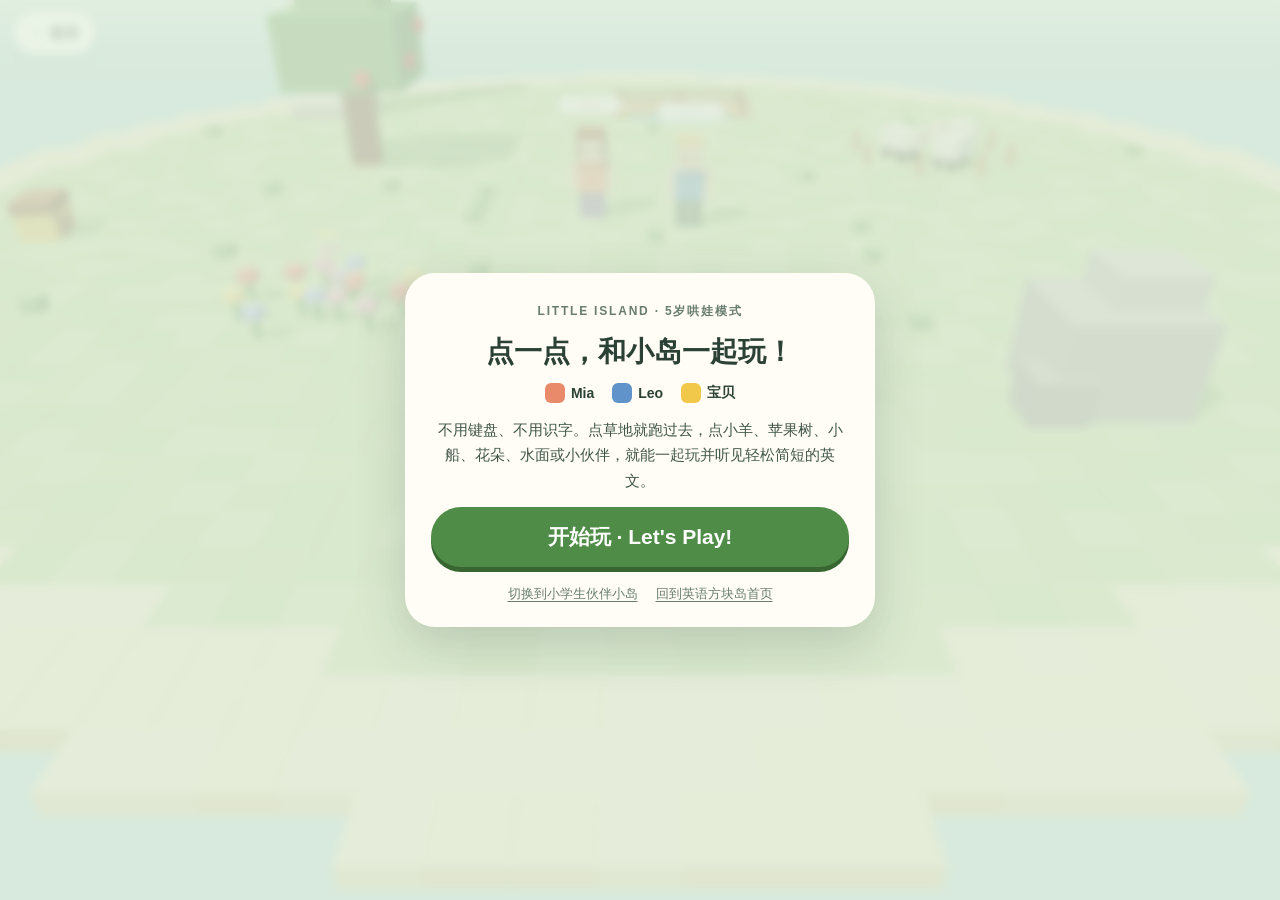
==== english-island/little-island.html @ b0446cbe "feat(english-island): publish Little Island (5yo), Island Quest (3rd-grade) and Lighthouse Rescue (6" ====
<!doctype html>
<html lang="zh-CN">
<head>
  <meta charset="utf-8">
  <meta name="viewport" content="width=device-width,initial-scale=1,viewport-fit=cover">
  <meta name="theme-color" content="#bfe0e6">
  <title>英语方块岛 · 5岁哄娃模式 Little Island</title>
  <link rel="stylesheet" href="./little-island.css">
</head>
<body>
<main class="little-app" id="little-app" lang="en">
  <canvas id="little-world" tabindex="0" aria-label="Little Island. Tap anywhere to walk and play with Mia and Leo."></canvas>

  <header class="hud-top">
    <a class="hud-pill" id="little-exit" href="./buddies.html" lang="zh-CN">← 返回</a>
    <div class="hud-right">
      <span class="hud-pill star-pill" id="star-count" hidden aria-live="polite">✦ 0</span>
      <button class="hud-pill sound-pill" id="sound-button" type="button" hidden aria-pressed="false" lang="zh-CN">🔊 声音开</button>
    </div>
  </header>

  <div class="bubble bubble-mia" id="bubble-mia" hidden></div>
  <div class="bubble bubble-leo" id="bubble-leo" hidden></div>

  <div class="word-toast" id="word-toast" hidden aria-live="polite"></div>

  <nav class="play-dock" id="play-dock" hidden aria-label="Tap a place to play">
    <button type="button" class="dock-btn" data-place="sheep" aria-label="Sheep"><span>🐑</span><small>sheep</small></button>
    <button type="button" class="dock-btn" data-place="tree" aria-label="Apple tree"><span>🍎</span><small>apple</small></button>
    <button type="button" class="dock-btn" data-place="boat" aria-label="Boat"><span>⛵</span><small>boat</small></button>
    <button type="button" class="dock-btn" data-place="bridge" aria-label="Bridge and water"><span>💦</span><small>water</small></button>
    <button type="button" class="dock-btn" data-place="flowers" aria-label="Flowers"><span>🌸</span><small>flowers</small></button>
    <button type="button" class="dock-btn" data-place="lighthouse" aria-label="Lighthouse"><span>💡</span><small>light</small></button>
    <button type="button" class="dock-btn" data-place="rock" aria-label="Big rock"><span>🪨</span><small>rock</small></button>
    <button type="button" class="dock-btn" data-place="chest" aria-label="Treasure chest"><span>🎁</span><small>star</small></button>
  </nav>

  <section class="panel" id="start-panel" lang="zh-CN" aria-labelledby="start-title">
    <div class="panel-card">
      <p class="eyebrow">LITTLE ISLAND · 5岁哄娃模式</p>
      <h1 id="start-title">点一点，和小岛一起玩！</h1>
      <div class="kids" aria-hidden="true">
        <span class="kid kid-mia"><i></i>Mia</span>
        <span class="kid kid-leo"><i></i>Leo</span>
        <span class="kid kid-you"><i></i>宝贝</span>
      </div>
      <p class="desc">不用键盘、不用识字。点草地就跑过去，点小羊、苹果树、小船、花朵、水面或小伙伴，就能一起玩并听见轻松简短的英文。</p>
      <button class="play-button" id="start-play" type="button">开始玩 · Let's Play!</button>
      <div class="panel-links">
        <a href="./buddies.html">切换到小学生伙伴小岛</a>
        <a href="./">回到英语方块岛首页</a>
      </div>
    </div>
  </section>

  <div class="little-loading" id="little-loading" role="status" lang="zh-CN">正在铺好阳光小岛…</div>
  <div class="little-fallback" id="little-fallback" role="alert" lang="zh-CN" hidden>
    <h2>小岛暂时没有打开</h2>
    <p>请稍后刷新再试。</p>
    <a href="./">回到英语方块岛</a>
  </div>
</main>
<script type="module" src="./js/bootstrap-little-island.js"></script>
</body>
</html>
---- english-island/little-island.css ----
:root{color-scheme:light;--ink:#2b4135;--muted:#687c70;--paper:#fffdf5;--line:#e3ebd8;--green:#4f8c47;--sun:#ffcf54;--mia:#e98a6b;--leo:#5f93c9;--you:#f2c84b;font-family:"PingFang SC","Microsoft YaHei",Arial,sans-serif;color:var(--ink);background:#bfe0e6}
*{box-sizing:border-box}[hidden]{display:none!important}html,body{margin:0;height:100%;overflow:hidden}button{font:inherit;border:0;cursor:pointer;touch-action:manipulation}a{color:inherit}
button,a{-webkit-tap-highlight-color:transparent}button:focus-visible,a:focus-visible,canvas:focus-visible{outline:3px solid #f2c84b;outline-offset:2px}
.little-app{position:fixed;inset:0;overflow:hidden;user-select:none;-webkit-user-select:none}
#little-world{position:absolute;inset:0;width:100%;height:100%;display:block;touch-action:none}
.hud-top{position:absolute;left:0;right:0;top:0;padding:calc(12px + env(safe-area-inset-top)) 14px 0;display:flex;align-items:center;justify-content:space-between;gap:10px;pointer-events:none}
.hud-top>*{pointer-events:auto}.hud-right{display:flex;align-items:center;gap:8px}
.hud-pill{display:inline-flex;align-items:center;justify-content:center;min-height:42px;padding:0 16px;border-radius:999px;background:#ffffffeb;color:var(--ink);font-size:15px;font-weight:700;text-decoration:none;box-shadow:0 3px 12px #2b413524;white-space:nowrap}
.star-pill{background:#fff5cf;color:#8a5d00}
.sound-pill[aria-pressed="true"]{background:#f6dcd4;color:#8a3d2c}
.bubble{position:absolute;left:0;top:0;max-width:min(68vw,280px);padding:10px 16px;border-radius:20px;background:#fff;box-shadow:0 6px 18px #2b41352e;font-size:20px;font-weight:800;line-height:1.25;pointer-events:none;transform:translate(-50%,-100%);border:4px solid var(--mia);will-change:transform}
.bubble-leo{border-color:var(--leo)}
.word-toast{position:absolute;left:50%;top:calc(68px + env(safe-area-inset-top));transform:translateX(-50%);padding:8px 22px;border-radius:999px;background:#fff8d6f2;border:3px solid var(--sun);box-shadow:0 6px 20px #2b413524;font-size:24px;font-weight:800;letter-spacing:.5px;color:#5a4100;pointer-events:none}
.play-dock{position:absolute;left:50%;bottom:calc(14px + env(safe-area-inset-bottom));transform:translateX(-50%);display:flex;gap:8px;padding:8px 10px;border-radius:26px;background:#ffffffdc;backdrop-filter:blur(6px);box-shadow:0 8px 24px #2b41352a;max-width:96vw;overflow-x:auto;scrollbar-width:none}
.play-dock::-webkit-scrollbar{display:none}
.dock-btn{flex:0 0 auto;min-width:62px;min-height:64px;padding:6px 8px;border-radius:18px;background:#f7faef;color:var(--ink);display:flex;flex-direction:column;align-items:center;justify-content:center;gap:2px;box-shadow:0 3px 0 #d4e0c4;transition:transform .12s ease,background .12s ease}
.dock-btn span{font-size:26px;line-height:1}.dock-btn small{font-size:11px;font-weight:800;color:var(--muted)}
.dock-btn:active{transform:translateY(2px) scale(.96);box-shadow:0 1px 0 #d4e0c4}
.dock-btn.active{background:#fff3bf;box-shadow:0 3px 0 #e0be53}
.panel{position:absolute;inset:0;display:flex;align-items:center;justify-content:center;padding:18px;background:#e6f2e2cc;backdrop-filter:blur(4px);overflow:auto}
.panel-card{width:min(100%,470px);margin:auto;padding:30px 26px 24px;border-radius:30px;background:var(--paper);box-shadow:0 18px 50px #2b413530;display:flex;flex-direction:column;gap:14px;text-align:center}
.panel-card h1{margin:0;font-size:28px;line-height:1.25}.eyebrow{margin:0;font-size:12px;letter-spacing:1.8px;color:var(--muted);font-weight:800}
.desc{margin:0;font-size:15px;line-height:1.7;color:#41564a}
.kids{display:flex;justify-content:center;gap:18px;font-size:14px;font-weight:800}.kid{display:inline-flex;align-items:center;gap:6px}.kid i{width:20px;height:20px;border-radius:6px;background:var(--mia)}.kid-leo i{background:var(--leo)}.kid-you i{background:var(--you)}
.play-button{min-height:60px;padding:0 24px;border-radius:999px;background:var(--green);color:#fff;font-size:21px;font-weight:800;box-shadow:0 5px 0 #376631;display:flex;align-items:center;justify-content:center}
.play-button:active{transform:translateY(3px);box-shadow:0 2px 0 #376631}
.panel-links{display:flex;justify-content:center;gap:18px;flex-wrap:wrap;font-size:13px;color:var(--muted);margin-top:4px}
.panel-links a{text-decoration:underline;text-underline-offset:3px}
.little-loading,.little-fallback{position:absolute;inset:0;display:flex;flex-direction:column;align-items:center;justify-content:center;gap:10px;background:#e6f2e2;font-size:16px;text-align:center;padding:24px}
@media (max-width:560px){.dock-btn{min-width:54px;min-height:58px}.dock-btn span{font-size:23px}.bubble{font-size:17px}.word-toast{font-size:20px}}
@media (prefers-reduced-motion:reduce){*{transition:none!important;animation:none!important}}
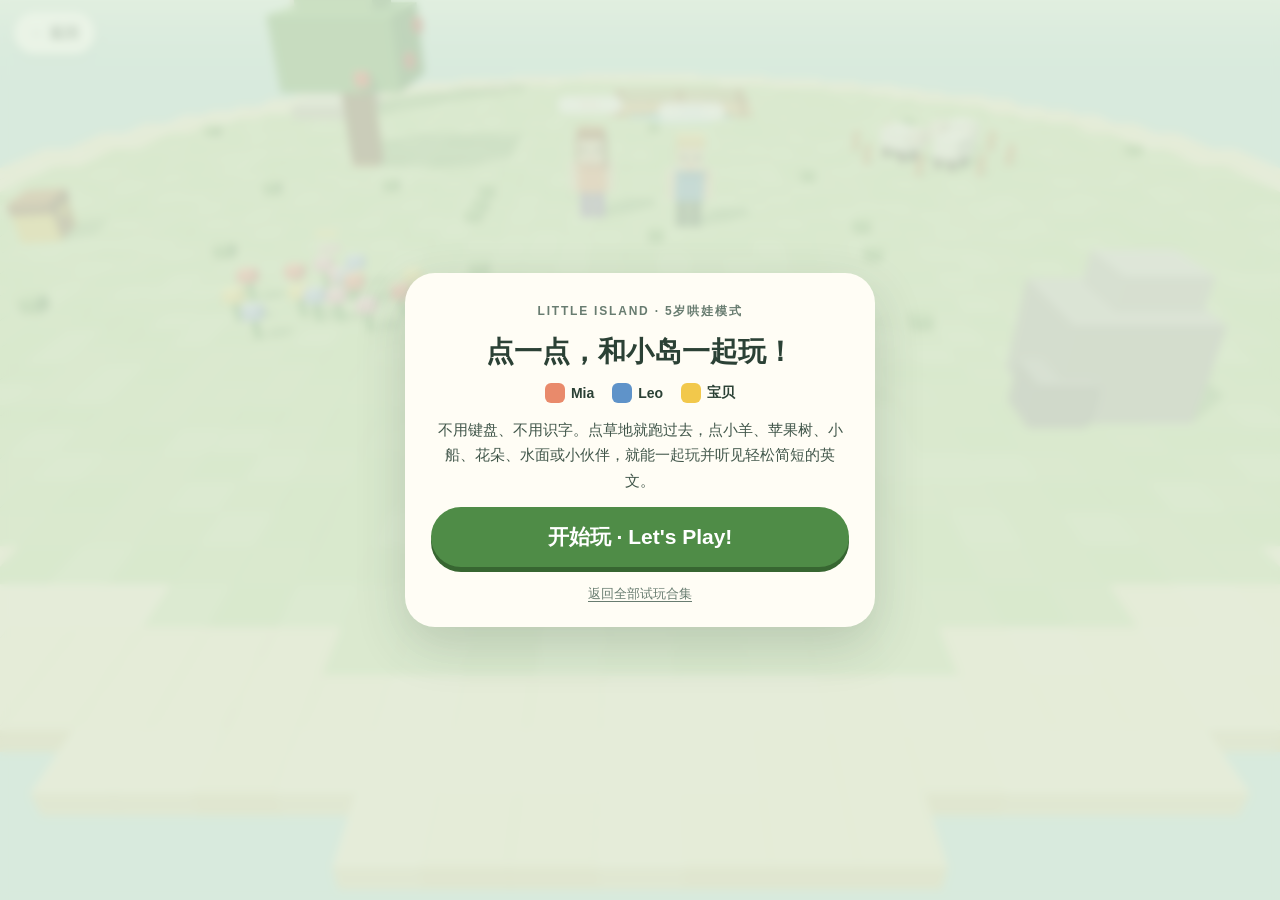
==== commit 3505ed81: "fix(english-island): route little-island back links to hub page Co-Authored-By: Peter Zhang <a760423" ====
--- a/english-island/little-island.html
+++ b/english-island/little-island.html
@@ -12,7 +12,7 @@
   <canvas id="little-world" tabindex="0" aria-label="Little Island. Tap anywhere to walk and play with Mia and Leo."></canvas>
 
   <header class="hud-top">
-    <a class="hud-pill" id="little-exit" href="./buddies.html" lang="zh-CN">← 返回</a>
+    <a class="hud-pill" id="little-exit" href="./" lang="zh-CN">← 返回</a>
     <div class="hud-right">
       <span class="hud-pill star-pill" id="star-count" hidden aria-live="polite">✦ 0</span>
       <button class="hud-pill sound-pill" id="sound-button" type="button" hidden aria-pressed="false" lang="zh-CN">🔊 声音开</button>
@@ -47,8 +47,7 @@
       <p class="desc">不用键盘、不用识字。点草地就跑过去，点小羊、苹果树、小船、花朵、水面或小伙伴，就能一起玩并听见轻松简短的英文。</p>
       <button class="play-button" id="start-play" type="button">开始玩 · Let's Play!</button>
       <div class="panel-links">
-        <a href="./buddies.html">切换到小学生伙伴小岛</a>
-        <a href="./">回到英语方块岛首页</a>
+        <a href="./">返回全部试玩合集</a>
       </div>
     </div>
   </section>
